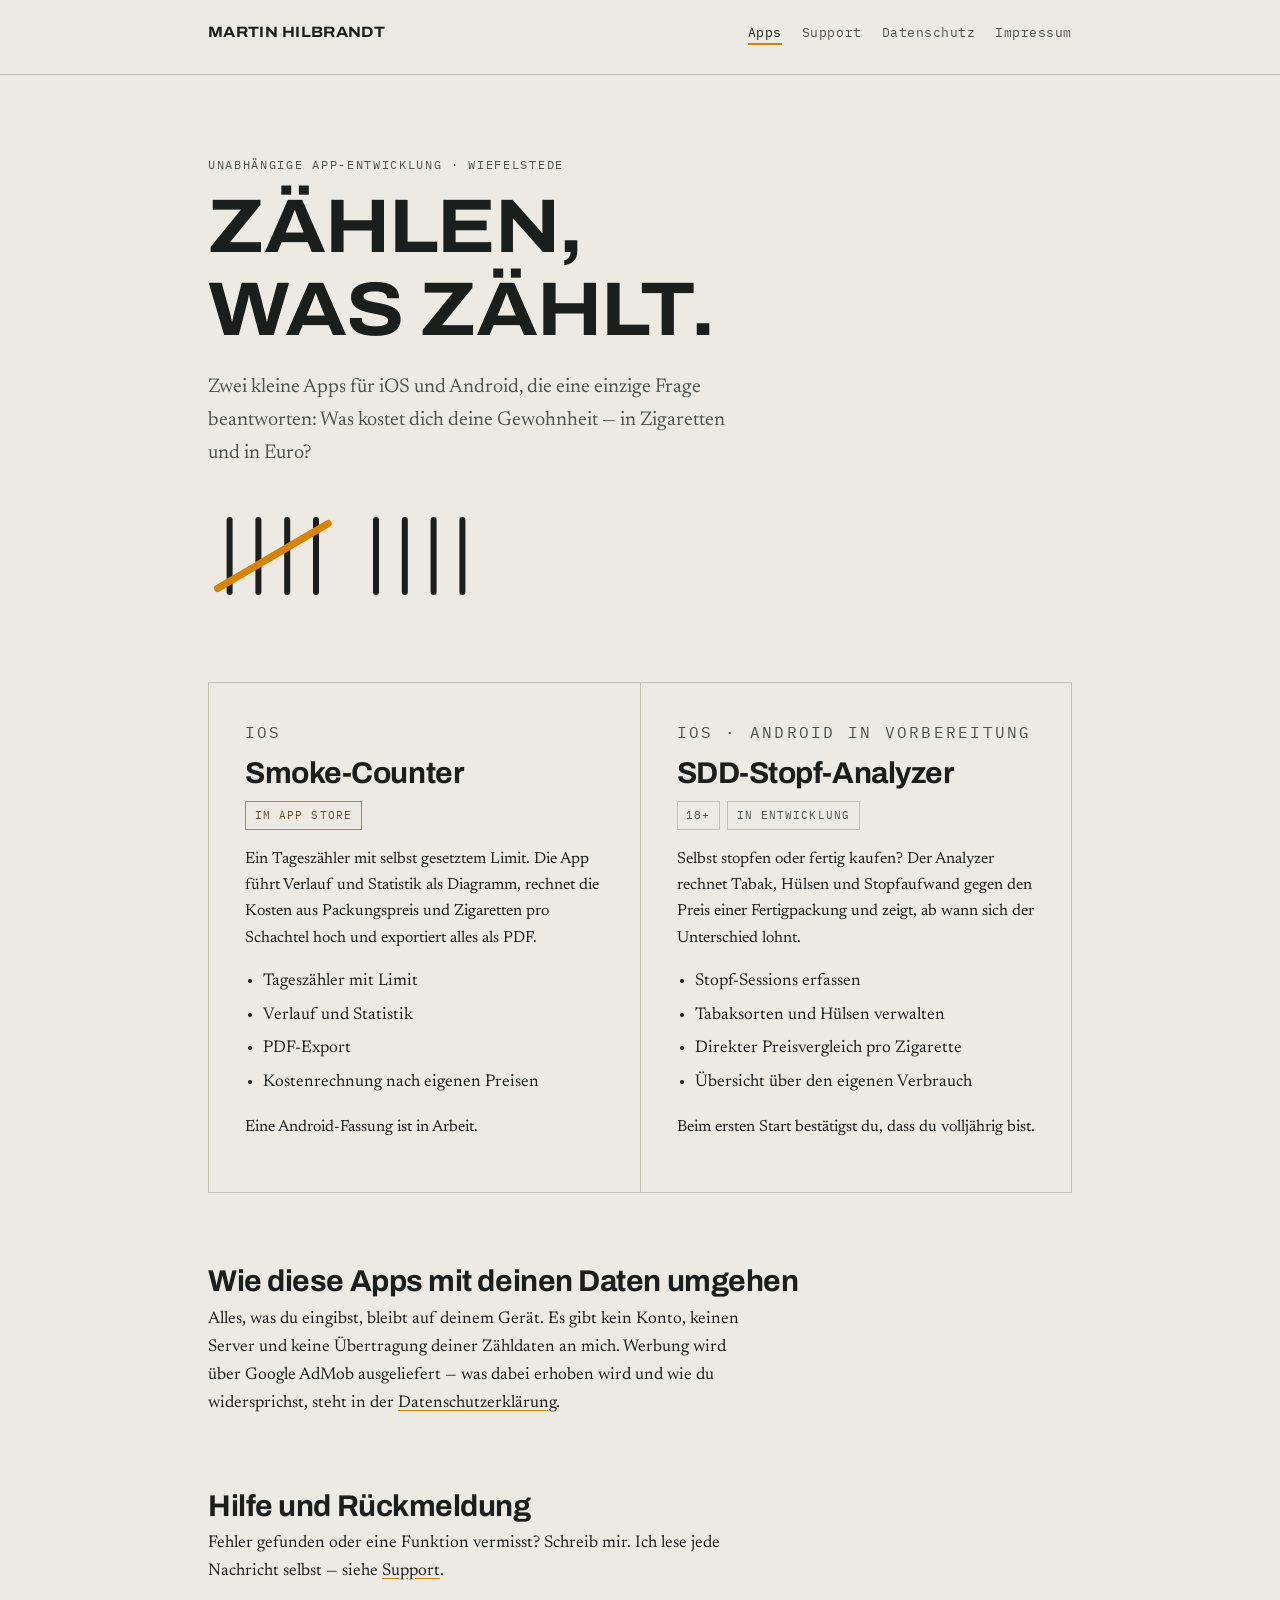
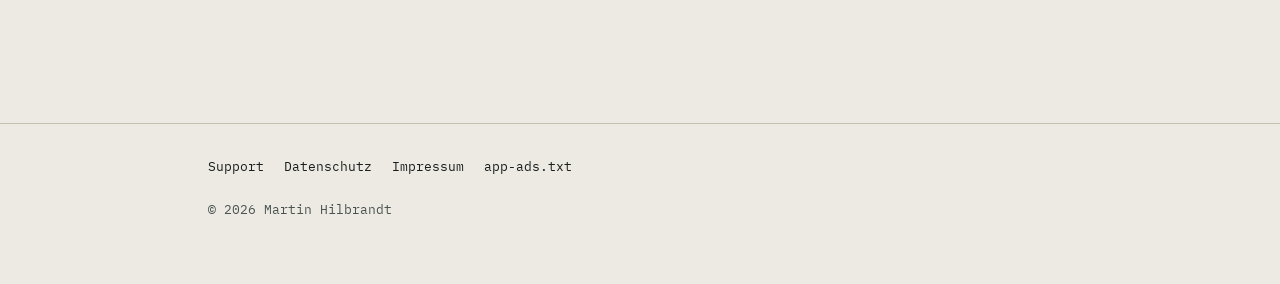
==== index.html @ 0ddcad32 "Entwickler-Website mit Datenschutz, Impressum und app-ads.txt" ====
<!DOCTYPE html>
<html lang="de">
<head>
<meta charset="utf-8">
<meta name="viewport" content="width=device-width, initial-scale=1">
<title>Martin Hilbrandt — Apps</title>
<meta name="description" content="Apps von Martin Hilbrandt: Smoke-Counter und SDD-Stopf-Analyzer. Support, Datenschutz und Kontakt.">
<link rel="preconnect" href="https://fonts.googleapis.com">
<link rel="preconnect" href="https://fonts.gstatic.com" crossorigin>
<link href="https://fonts.googleapis.com/css2?family=Archivo:wght@400;600;700&family=IBM+Plex+Mono:wght@400;500&family=Newsreader:opsz,wght@6..72,400;6..72,600&display=swap" rel="stylesheet">
<link rel="stylesheet" href="style.css">
</head>
<body>

<header class="site">
  <div class="wrap">
    <a class="wordmark" href="index.html">Martin Hilbrandt</a>
    <nav class="site" aria-label="Hauptnavigation">
      <ul>
        <li><a href="index.html" aria-current="page">Apps</a></li>
        <li><a href="support.html">Support</a></li>
        <li><a href="privacy.html">Datenschutz</a></li>
        <li><a href="impressum.html">Impressum</a></li>
      </ul>
    </nav>
  </div>
</header>

<main>
  <div class="wrap">

    <div class="hero">
      <p class="eyebrow">Unabhängige App-Entwicklung · Wiefelstede</p>
      <h1>Zählen,<br>was zählt.</h1>
      <p class="lead">Zwei kleine Apps für iOS und Android, die eine einzige Frage beantworten: Was kostet dich deine Gewohnheit — in Zigaretten und in Euro?</p>

      <svg class="tally" viewBox="0 0 400 90" role="img" aria-label="Strichliste: neun Striche">
        <line x1="18"  y1="15" x2="18"  y2="75"/>
        <line x1="42"  y1="15" x2="42"  y2="75"/>
        <line x1="66"  y1="15" x2="66"  y2="75"/>
        <line x1="90"  y1="15" x2="90"  y2="75"/>
        <line class="cross" x1="8" y1="72" x2="100" y2="18"/>
        <line x1="140" y1="15" x2="140" y2="75"/>
        <line x1="164" y1="15" x2="164" y2="75"/>
        <line x1="188" y1="15" x2="188" y2="75"/>
        <line x1="212" y1="15" x2="212" y2="75"/>
      </svg>
    </div>

    <section>
      <div class="apps">

        <article class="app">
          <p class="eyebrow">iOS</p>
          <h2>Smoke-Counter</h2>
          <p><span class="badge live">Im App Store</span></p>
          <p>Ein Tageszähler mit selbst gesetztem Limit. Die App führt Verlauf und Statistik als Diagramm, rechnet die Kosten aus Packungspreis und Zigaretten pro Schachtel hoch und exportiert alles als PDF.</p>
          <ul>
            <li>Tageszähler mit Limit</li>
            <li>Verlauf und Statistik</li>
            <li>PDF-Export</li>
            <li>Kostenrechnung nach eigenen Preisen</li>
          </ul>
          <p>Eine Android-Fassung ist in Arbeit.</p>
        </article>

        <article class="app">
          <p class="eyebrow">iOS · Android in Vorbereitung</p>
          <h2>SDD-Stopf-Analyzer</h2>
          <p><span class="badge">18+</span><span class="badge">In Entwicklung</span></p>
          <p>Selbst stopfen oder fertig kaufen? Der Analyzer rechnet Tabak, Hülsen und Stopfaufwand gegen den Preis einer Fertigpackung und zeigt, ab wann sich der Unterschied lohnt.</p>
          <ul>
            <li>Stopf-Sessions erfassen</li>
            <li>Tabaksorten und Hülsen verwalten</li>
            <li>Direkter Preisvergleich pro Zigarette</li>
            <li>Übersicht über den eigenen Verbrauch</li>
          </ul>
          <p>Beim ersten Start bestätigst du, dass du volljährig bist.</p>
        </article>

      </div>
    </section>

    <section>
      <h2>Wie diese Apps mit deinen Daten umgehen</h2>
      <p>Alles, was du eingibst, bleibt auf deinem Gerät. Es gibt kein Konto, keinen Server und keine Übertragung deiner Zähldaten an mich. Werbung wird über Google AdMob ausgeliefert — was dabei erhoben wird und wie du widersprichst, steht in der <a href="privacy.html">Datenschutzerklärung</a>.</p>
    </section>

    <section>
      <h2>Hilfe und Rückmeldung</h2>
      <p>Fehler gefunden oder eine Funktion vermisst? Schreib mir. Ich lese jede Nachricht selbst — siehe <a href="support.html">Support</a>.</p>
    </section>

  </div>
</main>

<footer class="site">
  <div class="wrap">
    <ul>
      <li><a href="support.html">Support</a></li>
      <li><a href="privacy.html">Datenschutz</a></li>
      <li><a href="impressum.html">Impressum</a></li>
      <li><a href="app-ads.txt">app-ads.txt</a></li>
    </ul>
    <p>© 2026 Martin Hilbrandt</p>
  </div>
</footer>

</body>
</html>
---- style.css ----
/* Martin Hilbrandt — Entwickler-Website
   Palette: Papier / Tinte / Glut / Tabak */

:root {
  --paper:      #ECEAE3;
  --paper-deep: #DEDBD1;
  --ink:        #1A1E1C;
  --ink-soft:   #4A5350;
  --ember:      #D98200;
  --tobacco:    #6B4A2B;
  --rule:       #C4C0B4;

  --measure: 34rem;
  --gutter: clamp(1.25rem, 5vw, 4rem);
}

*, *::before, *::after { box-sizing: border-box; }

html { -webkit-text-size-adjust: 100%; }

body {
  margin: 0;
  background: var(--paper);
  color: var(--ink);
  font-family: 'Newsreader', Georgia, 'Times New Roman', serif;
  font-size: 1.0625rem;
  line-height: 1.65;
  font-optical-sizing: auto;
}

/* ---------- Typografie ---------- */

h1, h2, h3, .display {
  font-family: 'Archivo', 'Helvetica Neue', Arial, sans-serif;
  font-weight: 700;
  letter-spacing: -0.015em;
  line-height: 1.08;
  margin: 0;
}

h1 {
  font-size: clamp(2.5rem, 8vw, 4.75rem);
  font-stretch: 112%;
  text-transform: uppercase;
}

h2 {
  font-size: clamp(1.375rem, 3.5vw, 1.875rem);
  margin-bottom: 0.5rem;
}

h3 {
  font-size: 1.0625rem;
  font-weight: 600;
  letter-spacing: 0.01em;
  margin-bottom: 0.25rem;
}

p { margin: 0 0 1rem; max-width: var(--measure); }

a { color: var(--ink); text-decoration-color: var(--ember); text-underline-offset: 0.18em; }
a:hover { color: var(--tobacco); }

a:focus-visible, button:focus-visible {
  outline: 2px solid var(--ember);
  outline-offset: 3px;
  border-radius: 2px;
}

.eyebrow {
  font-family: 'IBM Plex Mono', ui-monospace, monospace;
  font-size: 0.75rem;
  letter-spacing: 0.14em;
  text-transform: uppercase;
  color: var(--ink-soft);
  margin: 0 0 0.75rem;
}

ul { max-width: var(--measure); padding-left: 1.15rem; }
li { margin-bottom: 0.35rem; }

/* ---------- Layout ---------- */

.wrap { max-width: 62rem; margin: 0 auto; padding: 0 var(--gutter); }

header.site {
  border-bottom: 1px solid var(--rule);
  padding: 1.25rem 0;
}

header.site .wrap {
  display: flex;
  flex-wrap: wrap;
  gap: 0.75rem 1.5rem;
  align-items: baseline;
  justify-content: space-between;
}

.wordmark {
  font-family: 'Archivo', sans-serif;
  font-weight: 700;
  font-stretch: 112%;
  text-transform: uppercase;
  letter-spacing: 0.02em;
  font-size: 0.9375rem;
  text-decoration: none;
}

nav.site ul {
  display: flex;
  flex-wrap: wrap;
  gap: 1.25rem;
  list-style: none;
  margin: 0;
  padding: 0;
  max-width: none;
}

nav.site a {
  font-family: 'IBM Plex Mono', monospace;
  font-size: 0.8125rem;
  letter-spacing: 0.04em;
  text-decoration: none;
  color: var(--ink-soft);
}

nav.site a:hover, nav.site a[aria-current='page'] { color: var(--ink); }
nav.site a[aria-current='page'] { border-bottom: 2px solid var(--ember); padding-bottom: 2px; }

main { padding: clamp(2.5rem, 7vw, 5rem) 0 4rem; }

section { margin-bottom: clamp(2.5rem, 6vw, 4.5rem); }

/* ---------- Hero mit Strichliste ---------- */

.hero { margin-bottom: clamp(2.5rem, 7vw, 4.5rem); }

.hero p.lead {
  font-size: clamp(1.0625rem, 2.2vw, 1.25rem);
  color: var(--ink-soft);
  margin-top: 1.25rem;
}

.tally {
  display: block;
  width: 100%;
  max-width: 30rem;
  height: auto;
  margin: 2rem 0 0;
}

.tally line {
  stroke: var(--ink);
  stroke-width: 5;
  stroke-linecap: round;
  stroke-dasharray: 120;
  stroke-dashoffset: 120;
  animation: stroke-in 0.45s ease-out forwards;
}

.tally line.cross { stroke: var(--ember); stroke-width: 6; }

.tally line:nth-child(1) { animation-delay: 0.15s; }
.tally line:nth-child(2) { animation-delay: 0.28s; }
.tally line:nth-child(3) { animation-delay: 0.41s; }
.tally line:nth-child(4) { animation-delay: 0.54s; }
.tally line:nth-child(5) { animation-delay: 0.70s; }
.tally line:nth-child(6) { animation-delay: 0.90s; }
.tally line:nth-child(7) { animation-delay: 1.03s; }
.tally line:nth-child(8) { animation-delay: 1.16s; }

@keyframes stroke-in { to { stroke-dashoffset: 0; } }

@media (prefers-reduced-motion: reduce) {
  .tally line { animation: none; stroke-dashoffset: 0; }
}

/* ---------- App-Karten ---------- */

.apps { display: grid; gap: 1px; background: var(--rule); border: 1px solid var(--rule); }

@media (min-width: 46rem) {
  .apps { grid-template-columns: 1fr 1fr; }
}

.app {
  background: var(--paper);
  padding: clamp(1.5rem, 3.5vw, 2.25rem);
}

.app h2 { margin-bottom: 0.75rem; }
.app p { font-size: 1rem; }

.badge {
  display: inline-block;
  font-family: 'IBM Plex Mono', monospace;
  font-size: 0.6875rem;
  letter-spacing: 0.1em;
  text-transform: uppercase;
  padding: 0.25rem 0.55rem;
  border: 1px solid var(--rule);
  color: var(--ink-soft);
  margin-right: 0.4rem;
}

.badge.live { border-color: var(--ember); color: var(--tobacco); }

/* ---------- Rechtstexte ---------- */

.legal h2 { margin-top: 2.5rem; }
.legal h2:first-of-type { margin-top: 0; }
.legal p, .legal ul { font-size: 1rem; }

.meta {
  font-family: 'IBM Plex Mono', monospace;
  font-size: 0.8125rem;
  color: var(--ink-soft);
  border-left: 2px solid var(--ember);
  padding-left: 0.9rem;
  max-width: var(--measure);
}

dl.contact { margin: 0 0 1.5rem; max-width: var(--measure); }
dl.contact dt {
  font-family: 'IBM Plex Mono', monospace;
  font-size: 0.75rem;
  letter-spacing: 0.1em;
  text-transform: uppercase;
  color: var(--ink-soft);
  margin-top: 1rem;
}
dl.contact dd { margin: 0.15rem 0 0; }

/* ---------- Fuß ---------- */

footer.site {
  border-top: 1px solid var(--rule);
  padding: 2rem 0 3rem;
  font-family: 'IBM Plex Mono', monospace;
  font-size: 0.8125rem;
  color: var(--ink-soft);
}

footer.site ul {
  display: flex;
  flex-wrap: wrap;
  gap: 1.25rem;
  list-style: none;
  margin: 0 0 1rem;
  padding: 0;
  max-width: none;
}

footer.site a { text-decoration: none; }
footer.site a:hover { text-decoration: underline; }
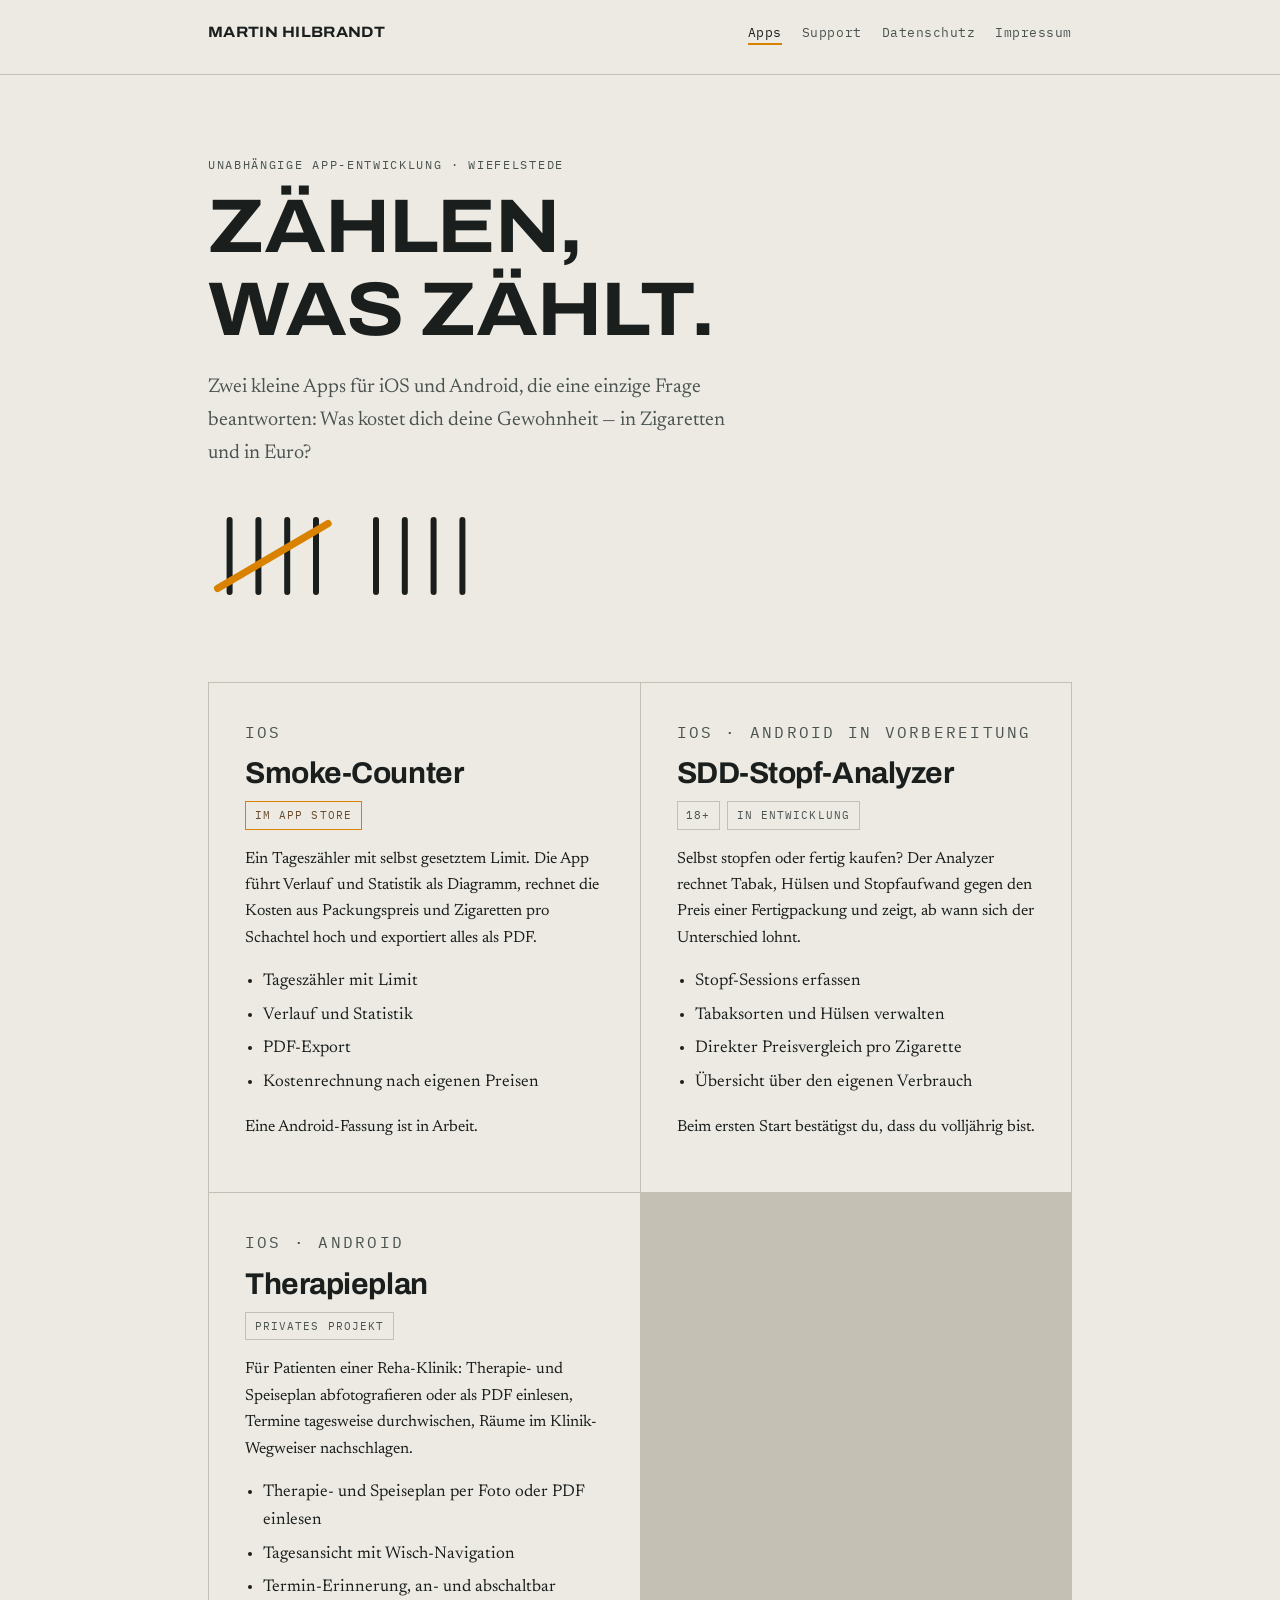
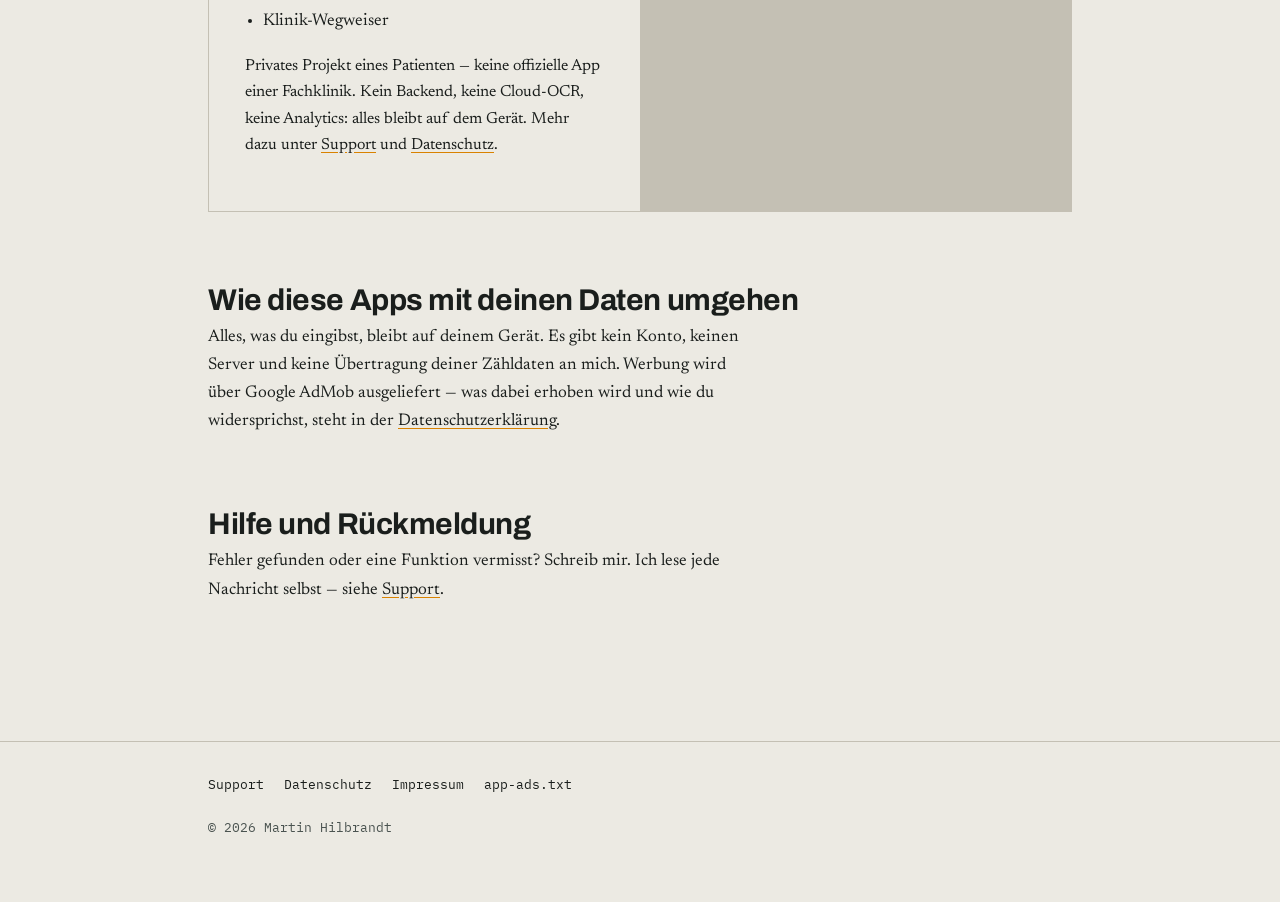
==== commit a82abfb6: "Therapieplan zur Startseite hinzugefügt" ====
--- a/index.html
+++ b/index.html
@@ -4,7 +4,7 @@
 <meta charset="utf-8">
 <meta name="viewport" content="width=device-width, initial-scale=1">
 <title>Martin Hilbrandt — Apps</title>
-<meta name="description" content="Apps von Martin Hilbrandt: Smoke-Counter und SDD-Stopf-Analyzer. Support, Datenschutz und Kontakt.">
+<meta name="description" content="Apps von Martin Hilbrandt: Smoke-Counter, SDD-Stopf-Analyzer und Therapieplan. Support, Datenschutz und Kontakt.">
 <link rel="preconnect" href="https://fonts.googleapis.com">
 <link rel="preconnect" href="https://fonts.gstatic.com" crossorigin>
 <link href="https://fonts.googleapis.com/css2?family=Archivo:wght@400;600;700&family=IBM+Plex+Mono:wght@400;500&family=Newsreader:opsz,wght@6..72,400;6..72,600&display=swap" rel="stylesheet">
@@ -78,6 +78,20 @@
           <p>Beim ersten Start bestätigst du, dass du volljährig bist.</p>
         </article>
 
+        <article class="app">
+          <p class="eyebrow">iOS · Android</p>
+          <h2>Therapieplan</h2>
+          <p><span class="badge">Privates Projekt</span></p>
+          <p>Für Patienten einer Reha-Klinik: Therapie- und Speiseplan abfotografieren oder als PDF einlesen, Termine tagesweise durchwischen, Räume im Klinik-Wegweiser nachschlagen.</p>
+          <ul>
+            <li>Therapie- und Speiseplan per Foto oder PDF einlesen</li>
+            <li>Tagesansicht mit Wisch-Navigation</li>
+            <li>Termin-Erinnerung, an- und abschaltbar</li>
+            <li>Klinik-Wegweiser</li>
+          </ul>
+          <p>Privates Projekt eines Patienten — keine offizielle App einer Fachklinik. Kein Backend, keine Cloud-OCR, keine Analytics: alles bleibt auf dem Gerät. Mehr dazu unter <a href="therapieplan/support.html">Support</a> und <a href="therapieplan/privacy.html">Datenschutz</a>.</p>
+        </article>
+
       </div>
     </section>
 
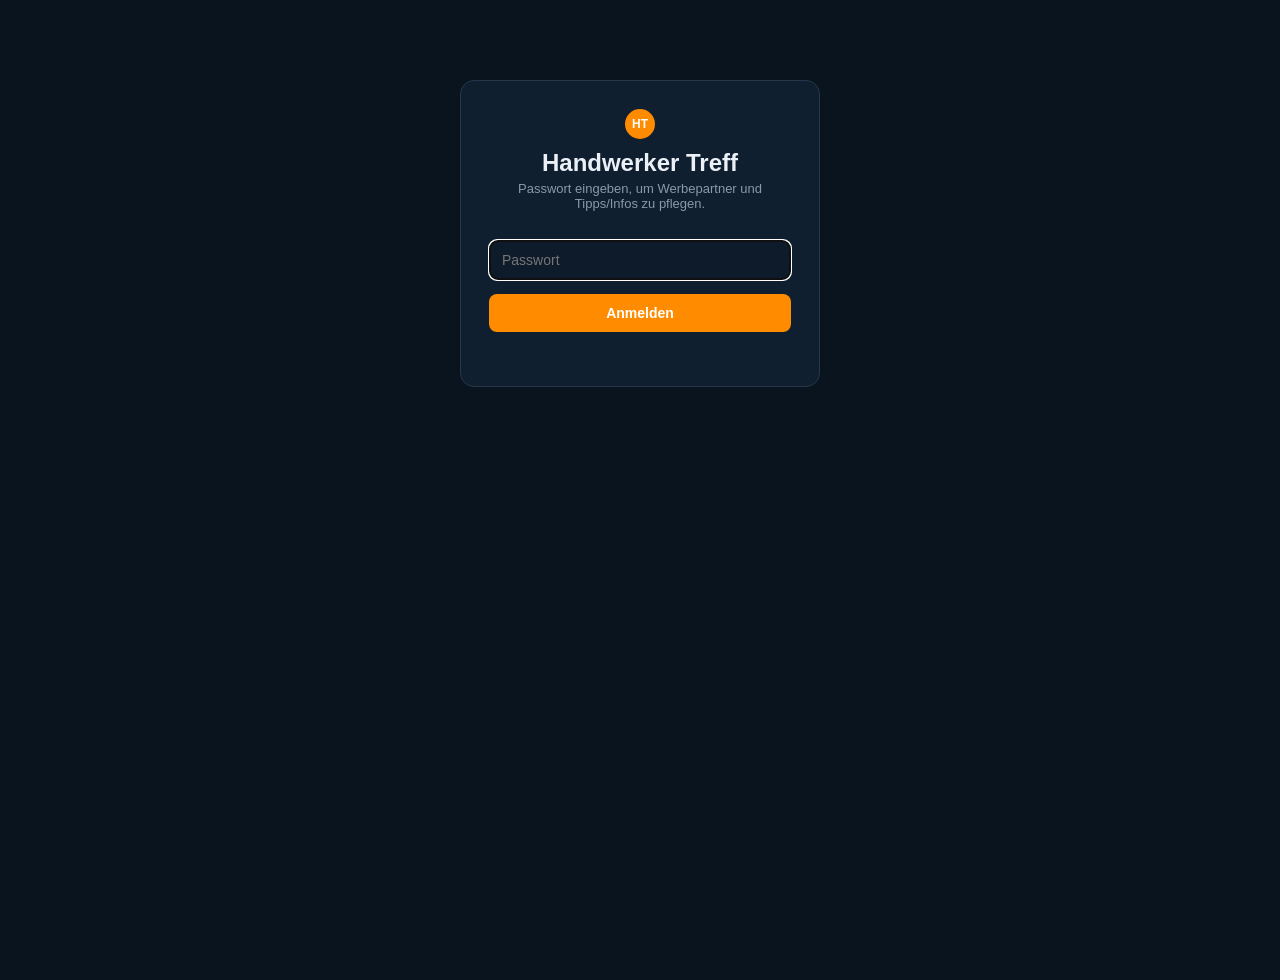
==== commit 78e99396: "Add files via upload" ====
--- a/index.html
+++ b/index.html
@@ -1,124 +1,490 @@
 <!DOCTYPE html>
 <html lang="de">
 <head>
-<meta charset="utf-8">
+<meta charset="UTF-8">
 <meta name="viewport" content="width=device-width, initial-scale=1">
-<title>Martin Hilbrandt — Apps</title>
-<meta name="description" content="Apps von Martin Hilbrandt: Smoke-Counter, SDD-Stopf-Analyzer und Therapieplan. Support, Datenschutz und Kontakt.">
-<link rel="preconnect" href="https://fonts.googleapis.com">
-<link rel="preconnect" href="https://fonts.gstatic.com" crossorigin>
-<link href="https://fonts.googleapis.com/css2?family=Archivo:wght@400;600;700&family=IBM+Plex+Mono:wght@400;500&family=Newsreader:opsz,wght@6..72,400;6..72,600&display=swap" rel="stylesheet">
-<link rel="stylesheet" href="style.css">
+<title>Handwerker Treff — Inhalte pflegen</title>
+<style>
+  :root {
+    --navy: #0D1B2A;
+    --navy-light: #16293D;
+    --orange: #FF8C00;
+    --border: #26374A;
+    --muted: #8A99A8;
+    --bg: #0A141F;
+    --card: #101F30;
+    --danger: #E5484D;
+  }
+  * { box-sizing: border-box; }
+  body {
+    margin: 0;
+    font-family: -apple-system, BlinkMacSystemFont, "Segoe UI", Arial, sans-serif;
+    background: var(--bg);
+    color: #EAF0F6;
+    min-height: 100vh;
+  }
+  header {
+    padding: 20px 24px;
+    border-bottom: 1px solid var(--border);
+    display: flex;
+    align-items: center;
+    justify-content: space-between;
+    flex-wrap: wrap;
+    gap: 12px;
+  }
+  header h1 {
+    font-size: 18px;
+    margin: 0;
+    display: flex;
+    align-items: center;
+    gap: 10px;
+  }
+  .badge {
+    width: 30px; height: 30px;
+    background: var(--orange);
+    border-radius: 50%;
+    display: inline-flex;
+    align-items: center;
+    justify-content: center;
+    font-weight: bold;
+    font-size: 12px;
+    color: #fff;
+  }
+  #logoutBtn {
+    background: transparent;
+    border: 1px solid var(--border);
+    color: var(--muted);
+    padding: 7px 12px;
+    border-radius: 8px;
+    cursor: pointer;
+    font-size: 13px;
+  }
+  main { max-width: 900px; margin: 0 auto; padding: 24px; }
+
+  /* --- Login --- */
+  #loginScreen {
+    max-width: 360px;
+    margin: 80px auto;
+    background: var(--card);
+    border: 1px solid var(--border);
+    border-radius: 14px;
+    padding: 28px;
+    text-align: center;
+  }
+  #loginScreen p { color: var(--muted); font-size: 13px; margin-top: 4px; }
+  #loginScreen input {
+    width: 100%;
+    padding: 11px 12px;
+    margin-top: 16px;
+    border-radius: 8px;
+    border: 1px solid var(--border);
+    background: var(--navy);
+    color: #fff;
+    font-size: 14px;
+  }
+  #loginScreen button, .primary-btn {
+    width: 100%;
+    margin-top: 14px;
+    padding: 11px;
+    border-radius: 8px;
+    border: none;
+    background: var(--orange);
+    color: #fff;
+    font-weight: 700;
+    font-size: 14px;
+    cursor: pointer;
+  }
+  #loginError { color: var(--danger); font-size: 13px; margin-top: 10px; min-height: 16px; }
+
+  /* --- Tabs --- */
+  .tabs { display: flex; gap: 8px; margin-bottom: 20px; }
+  .tab {
+    padding: 9px 16px;
+    border-radius: 20px;
+    border: 1px solid var(--border);
+    background: var(--card);
+    color: var(--muted);
+    cursor: pointer;
+    font-size: 13px;
+    font-weight: 600;
+  }
+  .tab.active { background: var(--orange); border-color: var(--orange); color: #fff; }
+
+  .section-title { font-size: 15px; font-weight: 700; margin: 24px 0 10px; color: #fff; }
+
+  .card {
+    background: var(--card);
+    border: 1px solid var(--border);
+    border-radius: 12px;
+    padding: 14px 16px;
+    margin-bottom: 10px;
+    display: flex;
+    align-items: center;
+    gap: 12px;
+  }
+  .card.inactive { opacity: 0.5; }
+  .card .info { flex: 1; min-width: 0; }
+  .card .info b { font-size: 14px; display: block; }
+  .card .info span { font-size: 12px; color: var(--muted); display: block; margin-top: 2px; }
+  .icon-btn {
+    background: transparent;
+    border: 1px solid var(--border);
+    color: var(--muted);
+    width: 32px; height: 32px;
+    border-radius: 8px;
+    cursor: pointer;
+    font-size: 14px;
+    flex-shrink: 0;
+  }
+  .icon-btn:hover { color: #fff; }
+  .icon-btn.danger:hover { color: var(--danger); border-color: var(--danger); }
+
+  form.editor {
+    background: var(--card);
+    border: 1px solid var(--border);
+    border-radius: 12px;
+    padding: 18px;
+    margin-top: 8px;
+    display: none;
+  }
+  form.editor.open { display: block; }
+  form.editor .row { margin-bottom: 12px; }
+  form.editor label { display: block; font-size: 12px; color: var(--muted); margin-bottom: 5px; }
+  form.editor input, form.editor select, form.editor textarea {
+    width: 100%;
+    padding: 9px 10px;
+    border-radius: 8px;
+    border: 1px solid var(--border);
+    background: var(--navy);
+    color: #fff;
+    font-size: 14px;
+    font-family: inherit;
+  }
+  form.editor .two-col { display: flex; gap: 12px; }
+  form.editor .two-col > div { flex: 1; }
+  form.editor .checkbox-row { display: flex; align-items: center; gap: 8px; }
+  form.editor .checkbox-row input { width: auto; }
+  form.editor .actions { display: flex; gap: 10px; margin-top: 16px; }
+  .btn { padding: 10px 16px; border-radius: 8px; border: none; font-weight: 700; font-size: 13px; cursor: pointer; }
+  .btn-primary { background: var(--orange); color: #fff; }
+  .btn-secondary { background: transparent; border: 1px solid var(--border); color: var(--muted); }
+
+  .add-btn {
+    background: transparent;
+    border: 1.6px dashed var(--border);
+    color: var(--muted);
+    padding: 12px;
+    border-radius: 12px;
+    width: 100%;
+    cursor: pointer;
+    font-size: 13px;
+    font-weight: 600;
+    margin-top: 8px;
+  }
+  .add-btn:hover { color: var(--orange); border-color: var(--orange); }
+
+  .empty { color: var(--muted); font-size: 13px; padding: 20px 0; text-align: center; }
+  .toast {
+    position: fixed;
+    bottom: 20px; left: 50%;
+    transform: translateX(-50%);
+    background: var(--navy-light);
+    border: 1px solid var(--border);
+    padding: 10px 18px;
+    border-radius: 10px;
+    font-size: 13px;
+    display: none;
+    z-index: 50;
+  }
+  .toast.error { border-color: var(--danger); color: var(--danger); }
+  .hint { font-size: 11px; color: var(--muted); margin-top: 4px; }
+  a.hint-link { color: var(--orange); }
+</style>
 </head>
 <body>
 
-<header class="site">
-  <div class="wrap">
-    <a class="wordmark" href="index.html">Martin Hilbrandt</a>
-    <nav class="site" aria-label="Hauptnavigation">
-      <ul>
-        <li><a href="index.html" aria-current="page">Apps</a></li>
-        <li><a href="support.html">Support</a></li>
-        <li><a href="privacy.html">Datenschutz</a></li>
-        <li><a href="impressum.html">Impressum</a></li>
-      </ul>
-    </nav>
-  </div>
-</header>
-
-<main>
-  <div class="wrap">
-
-    <div class="hero">
-      <p class="eyebrow">Unabhängige App-Entwicklung · Wiefelstede</p>
-      <h1>Zählen,<br>was zählt.</h1>
-      <p class="lead">Zwei kleine Apps für iOS und Android, die eine einzige Frage beantworten: Was kostet dich deine Gewohnheit — in Zigaretten und in Euro?</p>
-
-      <svg class="tally" viewBox="0 0 400 90" role="img" aria-label="Strichliste: neun Striche">
-        <line x1="18"  y1="15" x2="18"  y2="75"/>
-        <line x1="42"  y1="15" x2="42"  y2="75"/>
-        <line x1="66"  y1="15" x2="66"  y2="75"/>
-        <line x1="90"  y1="15" x2="90"  y2="75"/>
-        <line class="cross" x1="8" y1="72" x2="100" y2="18"/>
-        <line x1="140" y1="15" x2="140" y2="75"/>
-        <line x1="164" y1="15" x2="164" y2="75"/>
-        <line x1="188" y1="15" x2="188" y2="75"/>
-        <line x1="212" y1="15" x2="212" y2="75"/>
-      </svg>
+<div id="loginScreen">
+  <div class="badge" style="margin: 0 auto 10px;">HT</div>
+  <h2 style="margin:0;">Handwerker Treff</h2>
+  <p>Passwort eingeben, um Werbepartner und Tipps/Infos zu pflegen.</p>
+  <input type="password" id="passwordInput" placeholder="Passwort" autofocus>
+  <button onclick="tryLogin()">Anmelden</button>
+  <div id="loginError"></div>
+</div>
+
+<div id="app" style="display:none;">
+  <header>
+    <h1><span class="badge">HT</span> Inhalte pflegen</h1>
+    <button id="logoutBtn" onclick="logout()">Abmelden</button>
+  </header>
+  <main>
+    <div class="tabs">
+      <div class="tab active" data-tab="ads" onclick="switchTab('ads')">Werbepartner</div>
+      <div class="tab" data-tab="infos" onclick="switchTab('infos')">Tipps &amp; Infos</div>
     </div>
 
-    <section>
-      <div class="apps">
-
-        <article class="app">
-          <p class="eyebrow">iOS</p>
-          <h2>Smoke-Counter</h2>
-          <p><span class="badge live">Im App Store</span></p>
-          <p>Ein Tageszähler mit selbst gesetztem Limit. Die App führt Verlauf und Statistik als Diagramm, rechnet die Kosten aus Packungspreis und Zigaretten pro Schachtel hoch und exportiert alles als PDF.</p>
-          <ul>
-            <li>Tageszähler mit Limit</li>
-            <li>Verlauf und Statistik</li>
-            <li>PDF-Export</li>
-            <li>Kostenrechnung nach eigenen Preisen</li>
-          </ul>
-          <p>Eine Android-Fassung ist in Arbeit.</p>
-        </article>
-
-        <article class="app">
-          <p class="eyebrow">iOS · Android in Vorbereitung</p>
-          <h2>SDD-Stopf-Analyzer</h2>
-          <p><span class="badge">18+</span><span class="badge">In Entwicklung</span></p>
-          <p>Selbst stopfen oder fertig kaufen? Der Analyzer rechnet Tabak, Hülsen und Stopfaufwand gegen den Preis einer Fertigpackung und zeigt, ab wann sich der Unterschied lohnt.</p>
-          <ul>
-            <li>Stopf-Sessions erfassen</li>
-            <li>Tabaksorten und Hülsen verwalten</li>
-            <li>Direkter Preisvergleich pro Zigarette</li>
-            <li>Übersicht über den eigenen Verbrauch</li>
-          </ul>
-          <p>Beim ersten Start bestätigst du, dass du volljährig bist.</p>
-        </article>
-
-        <article class="app">
-          <p class="eyebrow">iOS · Android</p>
-          <h2>Therapieplan</h2>
-          <p><span class="badge">Privates Projekt</span></p>
-          <p>Für Patienten einer Reha-Klinik: Therapie- und Speiseplan abfotografieren oder als PDF einlesen, Termine tagesweise durchwischen, Räume im Klinik-Wegweiser nachschlagen.</p>
-          <ul>
-            <li>Therapie- und Speiseplan per Foto oder PDF einlesen</li>
-            <li>Tagesansicht mit Wisch-Navigation</li>
-            <li>Termin-Erinnerung, an- und abschaltbar</li>
-            <li>Klinik-Wegweiser</li>
-          </ul>
-          <p>Privates Projekt eines Patienten — keine offizielle App einer Fachklinik. Kein Backend, keine Cloud-OCR, keine Analytics: alles bleibt auf dem Gerät. Mehr dazu unter <a href="therapieplan/support.html">Support</a> und <a href="therapieplan/privacy.html">Datenschutz</a>.</p>
-        </article>
-
-      </div>
-    </section>
-
-    <section>
-      <h2>Wie diese Apps mit deinen Daten umgehen</h2>
-      <p>Alles, was du eingibst, bleibt auf deinem Gerät. Es gibt kein Konto, keinen Server und keine Übertragung deiner Zähldaten an mich. Werbung wird über Google AdMob ausgeliefert — was dabei erhoben wird und wie du widersprichst, steht in der <a href="privacy.html">Datenschutzerklärung</a>.</p>
-    </section>
-
-    <section>
-      <h2>Hilfe und Rückmeldung</h2>
-      <p>Fehler gefunden oder eine Funktion vermisst? Schreib mir. Ich lese jede Nachricht selbst — siehe <a href="support.html">Support</a>.</p>
-    </section>
-
-  </div>
-</main>
-
-<footer class="site">
-  <div class="wrap">
-    <ul>
-      <li><a href="support.html">Support</a></li>
-      <li><a href="privacy.html">Datenschutz</a></li>
-      <li><a href="impressum.html">Impressum</a></li>
-      <li><a href="app-ads.txt">app-ads.txt</a></li>
-    </ul>
-    <p>© 2026 Martin Hilbrandt</p>
-  </div>
-</footer>
-
+    <div id="tab-ads">
+      <div class="section-title">Werbepartner</div>
+      <div id="adsList"></div>
+      <button class="add-btn" onclick="openEditor('ads')">+ Neuer Werbepartner</button>
+    </div>
+
+    <div id="tab-infos" style="display:none;">
+      <div class="section-title">Tipps, Events, News &amp; Jobs</div>
+      <div id="infosList"></div>
+      <button class="add-btn" onclick="openEditor('infos')">+ Neuer Eintrag</button>
+    </div>
+  </main>
+</div>
+
+<div class="toast" id="toast"></div>
+
+<script>
+// ---- Konfiguration ----
+// URL der Supabase Edge Function "admin-content". Falls sich dein
+// Supabase-Projekt ändert, hier anpassen (Dashboard -> Edge Functions ->
+// admin-content -> URL kopieren).
+const FUNCTION_URL = 'https://beleepsctqfoewxyomjj.supabase.co/functions/v1/admin-content';
+
+const FIELD_CONFIG = {
+  ads: {
+    label: 'Werbepartner',
+    fields: [
+      { key: 'category', label: 'Kategorie', type: 'select', options: ['werkzeug', 'kleidung', 'fahrzeuge', 'sonstiges'] },
+      { key: 'name', label: 'Name', type: 'text', required: true },
+      { key: 'tagline', label: 'Slogan / Tagline', type: 'text' },
+      { key: 'icon', label: 'Icon (Ionicons-Name, z. B. hammer-outline)', type: 'text', hint: 'Vorschau aller Icon-Namen: <a class="hint-link" href="https://icons.expo.fyi" target="_blank">icons.expo.fyi</a>. Wird nur angezeigt, wenn kein Logo-Bild gesetzt ist.' },
+      { key: 'logo_url', label: 'Logo-Bild-URL (optional)', type: 'text', hint: 'Öffentlicher Bild-Link (z. B. aus Supabase Storage). Leer lassen für Icon statt Logo.' },
+      { key: 'link', label: 'Link (optional, z. B. Website)', type: 'text' },
+      { key: 'sort_order', label: 'Reihenfolge (kleinere Zahl = weiter oben)', type: 'number' },
+      { key: 'active', label: 'Sichtbar in der App', type: 'checkbox' },
+    ],
+    titleField: 'name',
+    subtitleField: 'tagline',
+  },
+  infos: {
+    label: 'Tipps & Infos',
+    fields: [
+      { key: 'kind', label: 'Art', type: 'select', options: [['event', 'Event'], ['news', 'News'], ['tip', 'Tipp'], ['job', 'Job']] },
+      { key: 'title', label: 'Titel', type: 'text', required: true },
+      { key: 'subtitle', label: 'Beschreibung', type: 'textarea' },
+      { key: 'meta', label: 'Zusatzinfo (optional, z. B. Datum/Ort)', type: 'text' },
+      { key: 'icon', label: 'Icon (Ionicons-Name, z. B. bulb-outline)', type: 'text', hint: 'Vorschau aller Icon-Namen: <a class="hint-link" href="https://icons.expo.fyi" target="_blank">icons.expo.fyi</a>.' },
+      { key: 'sort_order', label: 'Reihenfolge (kleinere Zahl = weiter oben)', type: 'number' },
+      { key: 'active', label: 'Sichtbar in der App', type: 'checkbox' },
+    ],
+    titleField: 'title',
+    subtitleField: 'subtitle',
+  },
+};
+
+let password = '';
+let dataCache = { ads: [], infos: [] };
+
+function toast(msg, isError) {
+  const t = document.getElementById('toast');
+  t.textContent = msg;
+  t.className = 'toast' + (isError ? ' error' : '');
+  t.style.display = 'block';
+  clearTimeout(t._timer);
+  t._timer = setTimeout(() => { t.style.display = 'none'; }, 3200);
+}
+
+async function callApi(table, action, extra) {
+  const res = await fetch(FUNCTION_URL, {
+    method: 'POST',
+    headers: { 'Content-Type': 'application/json' },
+    body: JSON.stringify({ password, table, action, ...extra }),
+  });
+  const body = await res.json().catch(() => ({}));
+  if (!res.ok) throw new Error(body.error || ('Fehler ' + res.status));
+  return body;
+}
+
+async function tryLogin() {
+  const input = document.getElementById('passwordInput');
+  const pw = input.value.trim();
+  if (!pw) return;
+  document.getElementById('loginError').textContent = '';
+  try {
+    const result = await fetch(FUNCTION_URL, {
+      method: 'POST',
+      headers: { 'Content-Type': 'application/json' },
+      body: JSON.stringify({ password: pw, table: 'ads', action: 'list' }),
+    });
+    const body = await result.json().catch(() => ({}));
+    if (!result.ok) throw new Error(body.error || 'Login fehlgeschlagen');
+    password = pw;
+    try { localStorage.setItem('ht_admin_pw', pw); } catch (e) {}
+    dataCache.ads = body.data || [];
+    showApp();
+  } catch (e) {
+    document.getElementById('loginError').textContent = e.message;
+  }
+}
+
+function logout() {
+  password = '';
+  try { localStorage.removeItem('ht_admin_pw'); } catch (e) {}
+  document.getElementById('app').style.display = 'none';
+  document.getElementById('loginScreen').style.display = 'block';
+  document.getElementById('passwordInput').value = '';
+}
+
+function showApp() {
+  document.getElementById('loginScreen').style.display = 'none';
+  document.getElementById('app').style.display = 'block';
+  renderList('ads');
+  loadTable('infos');
+}
+
+async function loadTable(table) {
+  try {
+    const body = await callApi(table, 'list');
+    dataCache[table] = body.data || [];
+    renderList(table);
+  } catch (e) {
+    toast(e.message, true);
+  }
+}
+
+function switchTab(tab) {
+  document.querySelectorAll('.tab').forEach((el) => el.classList.toggle('active', el.dataset.tab === tab));
+  document.getElementById('tab-ads').style.display = tab === 'ads' ? 'block' : 'none';
+  document.getElementById('tab-infos').style.display = tab === 'infos' ? 'block' : 'none';
+}
+
+function renderList(table) {
+  const cfg = FIELD_CONFIG[table];
+  const container = document.getElementById(table + 'List');
+  const rows = dataCache[table] || [];
+  container.innerHTML = '';
+  if (!rows.length) {
+    container.innerHTML = '<div class="empty">Noch keine Einträge.</div>';
+    return;
+  }
+  rows.forEach((row) => {
+    const card = document.createElement('div');
+    card.className = 'card' + (row.active === false ? ' inactive' : '');
+    card.innerHTML =
+      '<div class="info"><b></b><span></span></div>' +
+      '<button class="icon-btn" title="Bearbeiten">✎</button>' +
+      '<button class="icon-btn danger" title="Löschen">🗑</button>';
+    card.querySelector('b').textContent = row[cfg.titleField] || '(ohne Titel)';
+    card.querySelector('span').textContent = row[cfg.subtitleField] || '';
+    const [editBtn, delBtn] = card.querySelectorAll('.icon-btn');
+    editBtn.onclick = () => openEditor(table, row);
+    delBtn.onclick = () => deleteRow(table, row);
+    container.appendChild(card);
+  });
+}
+
+async function deleteRow(table, row) {
+  const cfg = FIELD_CONFIG[table];
+  if (!confirm('"' + (row[cfg.titleField] || '') + '" wirklich löschen?')) return;
+  try {
+    await callApi(table, 'delete', { id: row.id });
+    toast('Gelöscht.');
+    loadTable(table);
+  } catch (e) {
+    toast(e.message, true);
+  }
+}
+
+function openEditor(table, existing) {
+  const cfg = FIELD_CONFIG[table];
+  const containerId = 'tab-' + table;
+  const old = document.getElementById('editor-' + table);
+  if (old) old.remove();
+
+  const form = document.createElement('form');
+  form.className = 'editor open';
+  form.id = 'editor-' + table;
+
+  cfg.fields.forEach((f) => {
+    const row = document.createElement('div');
+    row.className = 'row';
+    const value = existing ? existing[f.key] : (f.type === 'checkbox' ? true : (f.type === 'number' ? 0 : ''));
+
+    if (f.type === 'checkbox') {
+      row.innerHTML =
+        '<label class="checkbox-row"><input type="checkbox" data-field="' + f.key + '" ' + (value ? 'checked' : '') + '> ' + f.label + '</label>';
+    } else if (f.type === 'select') {
+      const opts = f.options.map((o) => {
+        const [val, lbl] = Array.isArray(o) ? o : [o, o];
+        const sel = existing && existing[f.key] === val ? 'selected' : '';
+        return '<option value="' + val + '" ' + sel + '>' + lbl + '</option>';
+      }).join('');
+      row.innerHTML = '<label>' + f.label + '</label><select data-field="' + f.key + '">' + opts + '</select>';
+    } else if (f.type === 'textarea') {
+      row.innerHTML = '<label>' + f.label + '</label><textarea rows="2" data-field="' + f.key + '"></textarea>';
+    } else {
+      row.innerHTML = '<label>' + f.label + '</label><input type="' + (f.type === 'number' ? 'number' : 'text') + '" data-field="' + f.key + '">';
+    }
+    if (f.hint) {
+      const hint = document.createElement('div');
+      hint.className = 'hint';
+      hint.innerHTML = f.hint;
+      row.appendChild(hint);
+    }
+    form.appendChild(row);
+
+    if (f.type !== 'checkbox') {
+      const input = row.querySelector('[data-field="' + f.key + '"]');
+      input.value = value != null ? value : '';
+    }
+  });
+
+  const actions = document.createElement('div');
+  actions.className = 'actions';
+  actions.innerHTML =
+    '<button type="submit" class="btn btn-primary">' + (existing ? 'Speichern' : 'Anlegen') + '</button>' +
+    '<button type="button" class="btn btn-secondary">Abbrechen</button>';
+  form.appendChild(actions);
+  actions.querySelector('.btn-secondary').onclick = () => form.remove();
+
+  form.onsubmit = async (ev) => {
+    ev.preventDefault();
+    const row = existing ? { id: existing.id } : {};
+    cfg.fields.forEach((f) => {
+      const el = form.querySelector('[data-field="' + f.key + '"]');
+      if (f.type === 'checkbox') {
+        row[f.key] = el.checked;
+      } else if (f.type === 'number') {
+        row[f.key] = el.value === '' ? 0 : Number(el.value);
+      } else {
+        row[f.key] = el.value;
+      }
+    });
+    try {
+      await callApi(table, 'upsert', { row });
+      toast('Gespeichert.');
+      form.remove();
+      loadTable(table);
+    } catch (e) {
+      toast(e.message, true);
+    }
+  };
+
+  document.getElementById(containerId).appendChild(form);
+  form.scrollIntoView({ behavior: 'smooth', block: 'center' });
+}
+
+// Passwort aus vorherigem Besuch übernehmen, falls vorhanden
+(function init() {
+  let saved = '';
+  try { saved = localStorage.getItem('ht_admin_pw') || ''; } catch (e) {}
+  if (saved) {
+    document.getElementById('passwordInput').value = saved;
+    password = saved;
+    callApi('ads', 'list').then((body) => {
+      dataCache.ads = body.data || [];
+      showApp();
+    }).catch(() => {
+      password = '';
+    });
+  }
+})();
+</script>
 </body>
 </html>
